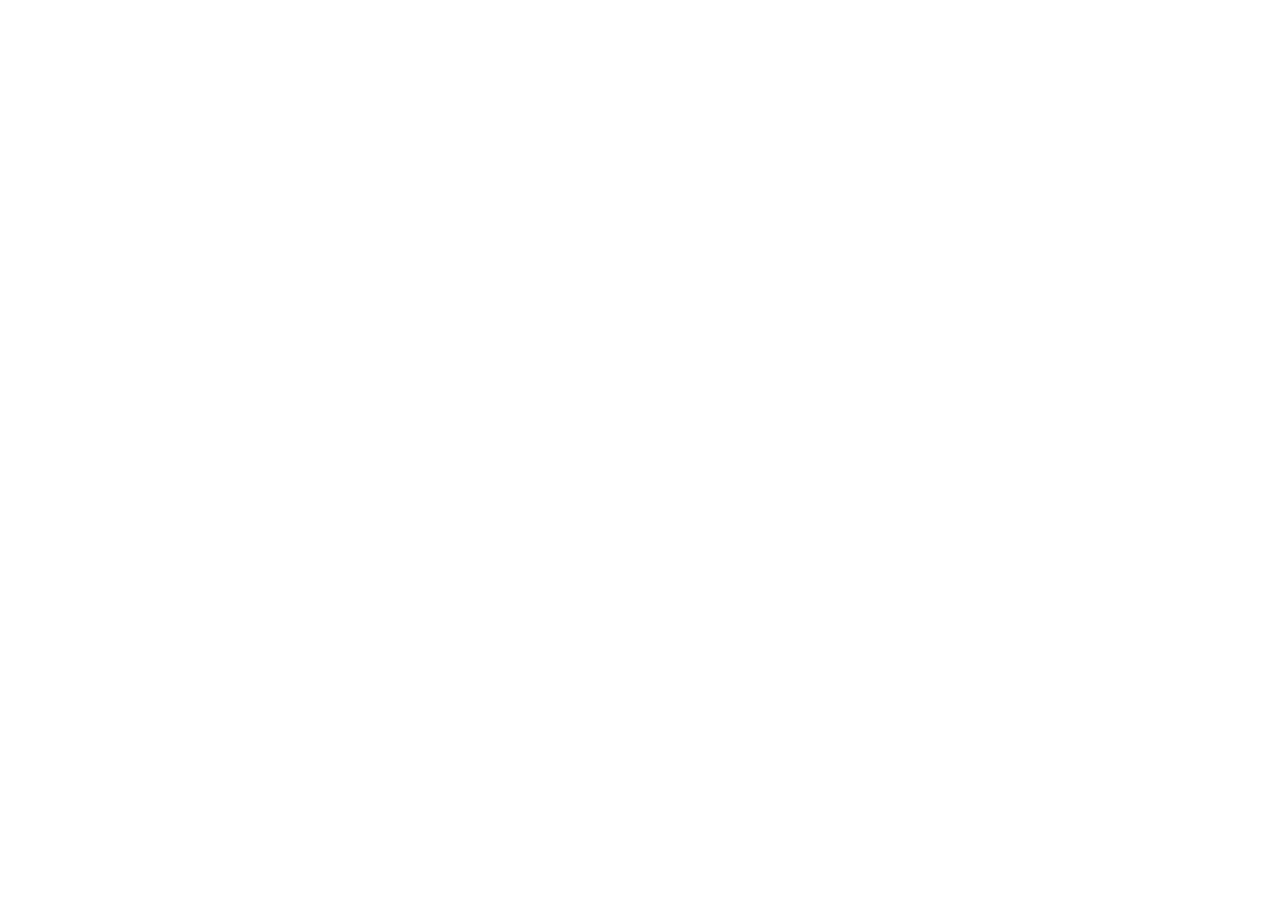
==== contacto.html @ 9d14e8e1 "Milestone 1 — folder structure, reset.css, variables.css, base HTML for all 6 pages" ====
<!DOCTYPE html>
<html lang="es">
<head>
  <meta charset="UTF-8" />
  <meta name="viewport" content="width=device-width, initial-scale=1.0" />
  <title>Contacto — KUBE</title>

  <link rel="preconnect" href="https://fonts.googleapis.com" />
  <link rel="preconnect" href="https://fonts.gstatic.com" crossorigin />
  <link href="https://fonts.googleapis.com/css2?family=PT+Serif:wght@400;700&family=Nunito+Sans:wght@400;600;700&display=swap" rel="stylesheet" />

  <link rel="stylesheet" href="css/reset.css" />
  <link rel="stylesheet" href="css/variables.css" />
  <link rel="stylesheet" href="css/layout.css" />
  <link rel="stylesheet" href="css/components.css" />
</head>
<body>

  <header class="site-header">
  </header>

  <main>
  </main>

  <footer class="site-footer">
  </footer>

  <div class="cart-drawer" id="cartDrawer"></div>
  <div class="cart-overlay" id="cartOverlay"></div>

  <script src="js/data/products.js"></script>
  <script src="js/cart.js"></script>
  <script src="js/nav.js"></script>
</body>
</html>
---- css/variables.css ----
/* variables.css — all design tokens for the KUBE site.
   A "token" is just a named value — like giving a nickname to a color.
   Instead of typing #142249 every time, we write var(--color-navy).
   Change a value here and it updates everywhere on the site automatically. */

:root {
  /* --- COLORS --- */
  --color-navy:    #142249; /* main brand color — used in header, headings, buttons */
  --color-orange:  #ee7c49; /* accent color — used in CTAs, hover states, badges */
  --color-white:   #ffffff;
  --color-gray:    #f5f5f5; /* very light gray — used for subtle backgrounds */
  --color-gray-mid: #e0e0e0; /* medium gray — used for borders and dividers */
  --color-text:    #333333; /* dark gray — used for body text (easier on eyes than pure black) */
  --color-text-light: #777777; /* lighter gray — used for secondary text like prices, labels */

  /* --- SPACING (8px grid) ---
     Every spacing value is a multiple of 8px.
     This creates visual rhythm — everything lines up cleanly. */
  --space-xs:  8px;
  --space-sm:  16px;
  --space-md:  24px;
  --space-lg:  32px;
  --space-xl:  48px;
  --space-2xl: 64px;

  /* --- TYPOGRAPHY --- */
  --font-heading: 'PT Serif', serif;       /* used for titles and section headers */
  --font-body:    'Nunito Sans', sans-serif; /* used for all other text */

  /* --- BORDERS & SHADOWS --- */
  --radius: 4px; /* how rounded the corners of cards and buttons are */
  --shadow-sm: 0 1px 4px rgba(0, 0, 0, 0.08);  /* subtle shadow for cards */
  --shadow-md: 0 4px 16px rgba(0, 0, 0, 0.12); /* stronger shadow for dropdowns/modals */

  /* --- LAYOUT --- */
  --max-width: 1200px; /* the maximum width of content — wider screens get side margins */
  --header-height: 70px; /* used to offset content below the fixed header */

  /* --- TRANSITIONS --- */
  --transition: 0.2s ease; /* standard speed for hover effects */
}
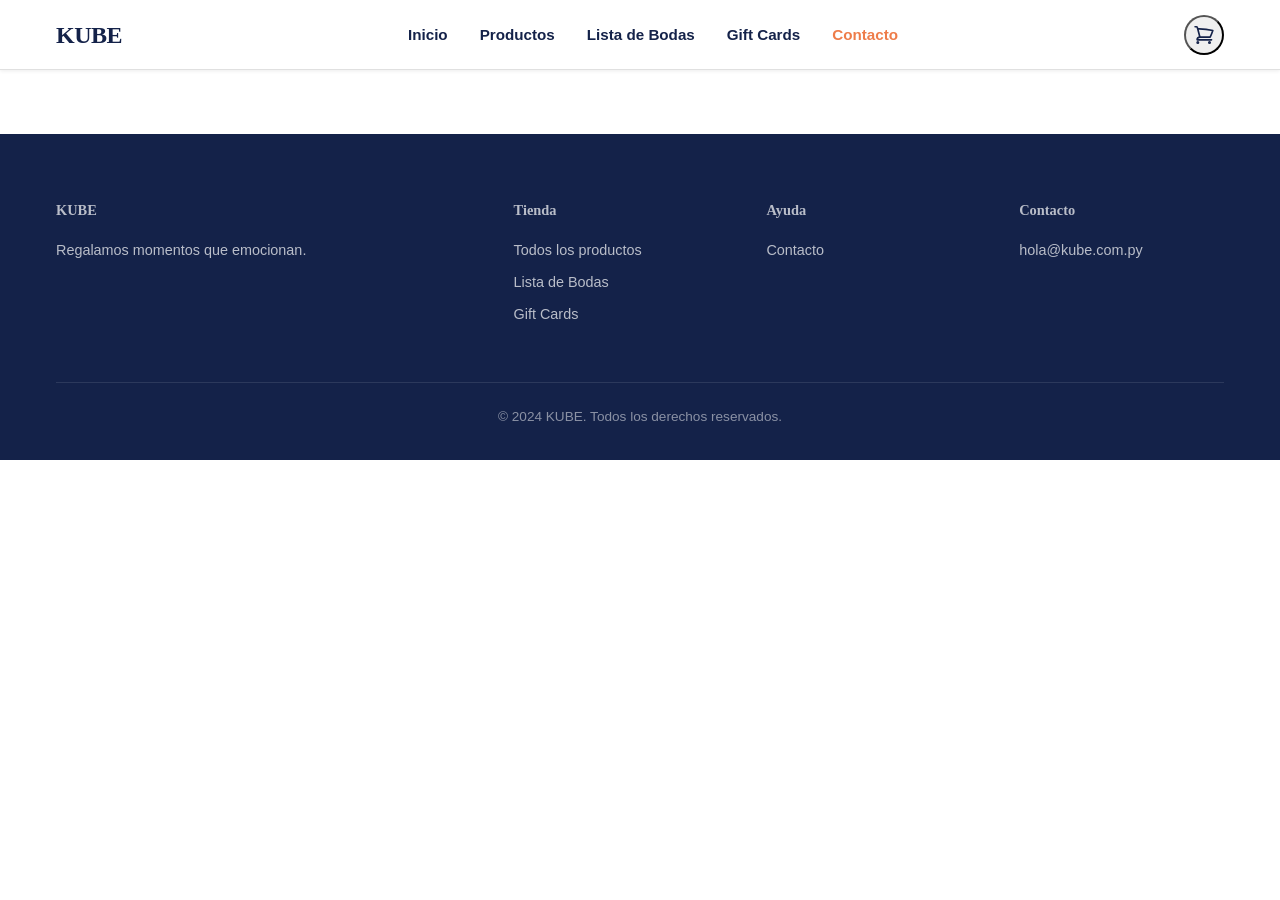
==== commit 73bfdcc3: "Milestone 2 — layout.css, nav.js, header + footer on all 6 pages" ====
--- a/contacto.html
+++ b/contacto.html
@@ -17,16 +17,82 @@
 <body>
 
   <header class="site-header">
+    <div class="container">
+      <a href="index.html" class="site-logo" aria-label="KUBE - Inicio">
+        <span class="site-logo__text">KUBE</span>
+      </a>
+      <nav class="site-nav" aria-label="Navegación principal">
+        <ul class="site-nav__list">
+          <li><a href="index.html" class="site-nav__link">Inicio</a></li>
+          <li><a href="productos.html" class="site-nav__link">Productos</a></li>
+          <li><a href="lista-de-bodas.html" class="site-nav__link">Lista de Bodas</a></li>
+          <li><a href="gift-cards.html" class="site-nav__link">Gift Cards</a></li>
+          <li><a href="contacto.html" class="site-nav__link">Contacto</a></li>
+        </ul>
+      </nav>
+      <div class="header-icons">
+        <button class="header-icon" id="cartToggle" aria-label="Abrir carrito">
+          <svg xmlns="http://www.w3.org/2000/svg" fill="none" viewBox="0 0 24 24" stroke="currentColor" stroke-width="1.8"><path stroke-linecap="round" stroke-linejoin="round" d="M2.25 3h1.386c.51 0 .955.343 1.087.835l.383 1.437M7.5 14.25a3 3 0 00-3 3h15.75m-12.75-3h11.218c1.121-2.3 2.1-4.684 2.924-7.138a60.114 60.114 0 00-16.536-1.84M7.5 14.25L5.106 5.272M6 20.25a.75.75 0 11-1.5 0 .75.75 0 011.5 0zm12.75 0a.75.75 0 11-1.5 0 .75.75 0 011.5 0z" /></svg>
+          <span class="cart-badge" id="cartBadge">0</span>
+        </button>
+        <button class="nav-toggle" id="navToggle" aria-label="Abrir menú" aria-expanded="false" aria-controls="mobileNav">
+          <span class="nav-toggle__bar"></span>
+          <span class="nav-toggle__bar"></span>
+          <span class="nav-toggle__bar"></span>
+        </button>
+      </div>
+    </div>
   </header>
+  <nav class="mobile-nav" id="mobileNav" aria-label="Menú móvil">
+    <ul class="mobile-nav__list">
+      <li><a href="index.html" class="mobile-nav__link">Inicio</a></li>
+      <li><a href="productos.html" class="mobile-nav__link">Productos</a></li>
+      <li><a href="lista-de-bodas.html" class="mobile-nav__link">Lista de Bodas</a></li>
+      <li><a href="gift-cards.html" class="mobile-nav__link">Gift Cards</a></li>
+      <li><a href="contacto.html" class="mobile-nav__link">Contacto</a></li>
+    </ul>
+  </nav>
 
   <main>
   </main>
 
   <footer class="site-footer">
+    <div class="container">
+      <div class="footer-grid">
+        <div class="footer-col">
+          <p class="footer-col__title">KUBE</p>
+          <p>Regalamos momentos que emocionan.</p>
+        </div>
+        <div class="footer-col">
+          <p class="footer-col__title">Tienda</p>
+          <ul class="footer-col__list">
+            <li><a href="productos.html">Todos los productos</a></li>
+            <li><a href="lista-de-bodas.html">Lista de Bodas</a></li>
+            <li><a href="gift-cards.html">Gift Cards</a></li>
+          </ul>
+        </div>
+        <div class="footer-col">
+          <p class="footer-col__title">Ayuda</p>
+          <ul class="footer-col__list">
+            <li><a href="contacto.html">Contacto</a></li>
+          </ul>
+        </div>
+        <div class="footer-col">
+          <p class="footer-col__title">Contacto</p>
+          <ul class="footer-col__list">
+            <li><a href="mailto:hola@kube.com.py">hola@kube.com.py</a></li>
+          </ul>
+        </div>
+      </div>
+      <div class="footer-bottom">
+        <p>&copy; 2024 KUBE. Todos los derechos reservados.</p>
+      </div>
+    </div>
   </footer>
 
   <div class="cart-drawer" id="cartDrawer"></div>
   <div class="cart-overlay" id="cartOverlay"></div>
+
 
   <script src="js/data/products.js"></script>
   <script src="js/cart.js"></script>
--- a/css/layout.css
+++ b/css/layout.css
@@ -0,0 +1,349 @@
+/* layout.css — controls the structural skeleton of every page:
+   the header, navigation, footer, and the main content wrapper.
+   These styles apply to ALL pages since every page loads this file. */
+
+
+/* =============================================
+   PAGE WRAPPER
+   A centered container that keeps content from
+   stretching too wide on large screens.
+   ============================================= */
+
+.container {
+  width: 100%;
+  max-width: var(--max-width); /* 1200px — defined in variables.css */
+  margin: 0 auto;              /* auto left/right margin = centered */
+  padding: 0 var(--space-sm);  /* 16px breathing room on sides */
+}
+
+
+/* =============================================
+   SITE HEADER
+   Fixed at the top so it stays visible while scrolling.
+   ============================================= */
+
+.site-header {
+  position: fixed;           /* stays at top even when page scrolls */
+  top: 0;
+  left: 0;
+  right: 0;
+  height: var(--header-height); /* 70px — defined in variables.css */
+  background: var(--color-white);
+  border-bottom: 1px solid var(--color-gray-mid);
+  z-index: 100;              /* sits above all other page content */
+  box-shadow: var(--shadow-sm);
+}
+
+.site-header .container {
+  height: 100%;
+  display: flex;             /* puts logo, nav, and icons in a row */
+  align-items: center;       /* vertically centers them */
+  justify-content: space-between; /* logo on left, icons on right */
+}
+
+/* Pushes page content down so it isn't hidden behind the fixed header */
+body {
+  padding-top: var(--header-height);
+  font-family: var(--font-body);
+  color: var(--color-text);
+  background: var(--color-white);
+}
+
+
+/* =============================================
+   LOGO
+   ============================================= */
+
+.site-logo {
+  display: flex;
+  align-items: center;
+  gap: var(--space-xs);
+}
+
+.site-logo img {
+  height: 40px;
+  width: auto;
+}
+
+/* Text fallback if logo image isn't available yet */
+.site-logo__text {
+  font-family: var(--font-heading);
+  font-size: 1.5rem;
+  font-weight: 700;
+  color: var(--color-navy);
+  letter-spacing: -0.5px;
+}
+
+
+/* =============================================
+   MAIN NAVIGATION
+   ============================================= */
+
+.site-nav {
+  display: none; /* hidden on mobile — shown at tablet+ breakpoint below */
+}
+
+.site-nav__list {
+  display: flex;
+  gap: var(--space-lg); /* 32px between nav links */
+}
+
+.site-nav__link {
+  font-family: var(--font-body);
+  font-size: 0.95rem;
+  font-weight: 600;
+  color: var(--color-navy);
+  transition: color var(--transition);
+}
+
+.site-nav__link:hover,
+.site-nav__link.active {
+  color: var(--color-orange);
+}
+
+
+/* =============================================
+   HEADER ICONS (search, wishlist, cart)
+   ============================================= */
+
+.header-icons {
+  display: flex;
+  align-items: center;
+  gap: var(--space-sm); /* 16px between icons */
+}
+
+.header-icon {
+  position: relative; /* needed for the cart badge positioning */
+  display: flex;
+  align-items: center;
+  justify-content: center;
+  width: 40px;
+  height: 40px;
+  color: var(--color-navy);
+  border-radius: 50%;
+  transition: background var(--transition), color var(--transition);
+  cursor: pointer;
+}
+
+.header-icon:hover {
+  background: var(--color-gray);
+  color: var(--color-orange);
+}
+
+.header-icon svg {
+  width: 22px;
+  height: 22px;
+}
+
+/* The red/orange number bubble on the cart icon */
+.cart-badge {
+  display: none; /* hidden when cart is empty */
+  position: absolute;
+  top: 2px;
+  right: 2px;
+  min-width: 18px;
+  height: 18px;
+  padding: 0 4px;
+  background: var(--color-orange);
+  color: var(--color-white);
+  font-size: 0.65rem;
+  font-weight: 700;
+  border-radius: 9px;
+  align-items: center;
+  justify-content: center;
+  line-height: 1;
+}
+
+
+/* =============================================
+   HAMBURGER MENU BUTTON (mobile only)
+   ============================================= */
+
+.nav-toggle {
+  display: flex;          /* visible on mobile */
+  flex-direction: column;
+  justify-content: space-between;
+  width: 24px;
+  height: 18px;
+  cursor: pointer;
+  background: none;
+  border: none;
+  padding: 0;
+}
+
+.nav-toggle__bar {
+  display: block;
+  width: 100%;
+  height: 2px;
+  background: var(--color-navy);
+  border-radius: 2px;
+  transition: transform var(--transition), opacity var(--transition);
+}
+
+/* Animate the 3 bars into an X when menu is open */
+.nav-toggle.is-open .nav-toggle__bar:nth-child(1) {
+  transform: translateY(8px) rotate(45deg);
+}
+.nav-toggle.is-open .nav-toggle__bar:nth-child(2) {
+  opacity: 0;
+}
+.nav-toggle.is-open .nav-toggle__bar:nth-child(3) {
+  transform: translateY(-8px) rotate(-45deg);
+}
+
+
+/* =============================================
+   MOBILE MENU DRAWER
+   Slides down from the header when hamburger is clicked.
+   ============================================= */
+
+.mobile-nav {
+  display: none; /* controlled by JS — js/nav.js adds .is-open */
+  position: fixed;
+  top: var(--header-height);
+  left: 0;
+  right: 0;
+  background: var(--color-white);
+  border-bottom: 1px solid var(--color-gray-mid);
+  box-shadow: var(--shadow-md);
+  z-index: 99;
+  padding: var(--space-md) 0;
+}
+
+.mobile-nav.is-open {
+  display: block;
+}
+
+.mobile-nav__list {
+  display: flex;
+  flex-direction: column;
+}
+
+.mobile-nav__link {
+  display: block;
+  padding: var(--space-sm) var(--space-md);
+  font-size: 1rem;
+  font-weight: 600;
+  color: var(--color-navy);
+  border-bottom: 1px solid var(--color-gray);
+  transition: background var(--transition), color var(--transition);
+}
+
+.mobile-nav__link:hover {
+  background: var(--color-gray);
+  color: var(--color-orange);
+}
+
+
+/* =============================================
+   FOOTER
+   ============================================= */
+
+.site-footer {
+  background: var(--color-navy);
+  color: var(--color-white);
+  padding: var(--space-2xl) 0 var(--space-lg);
+  margin-top: var(--space-2xl);
+}
+
+.footer-grid {
+  display: grid;
+  grid-template-columns: 1fr;  /* single column on mobile */
+  gap: var(--space-xl);
+  margin-bottom: var(--space-xl);
+}
+
+.footer-col__title {
+  font-family: var(--font-heading);
+  font-size: 1rem;
+  font-weight: 700;
+  margin-bottom: var(--space-sm);
+  color: var(--color-white);
+}
+
+.footer-col__list li {
+  margin-bottom: var(--space-xs);
+}
+
+.footer-col__list a {
+  font-size: 0.9rem;
+  color: rgba(255, 255, 255, 0.7);
+  transition: color var(--transition);
+}
+
+.footer-col__list a:hover {
+  color: var(--color-orange);
+}
+
+.footer-col p {
+  font-size: 0.9rem;
+  color: rgba(255, 255, 255, 0.7);
+  line-height: 1.7;
+}
+
+/* Social media icons row */
+.footer-social {
+  display: flex;
+  gap: var(--space-sm);
+  margin-top: var(--space-sm);
+}
+
+.footer-social__link {
+  display: flex;
+  align-items: center;
+  justify-content: center;
+  width: 36px;
+  height: 36px;
+  border-radius: 50%;
+  background: rgba(255, 255, 255, 0.1);
+  color: var(--color-white);
+  transition: background var(--transition);
+}
+
+.footer-social__link:hover {
+  background: var(--color-orange);
+}
+
+.footer-social__link svg {
+  width: 16px;
+  height: 16px;
+}
+
+/* Bottom bar: copyright */
+.footer-bottom {
+  border-top: 1px solid rgba(255, 255, 255, 0.1);
+  padding-top: var(--space-md);
+  text-align: center;
+  font-size: 0.85rem;
+  color: rgba(255, 255, 255, 0.5);
+}
+
+
+/* =============================================
+   RESPONSIVE — TABLET (768px+)
+   ============================================= */
+
+@media (min-width: 768px) {
+  .site-nav {
+    display: block; /* show desktop nav */
+  }
+
+  .nav-toggle {
+    display: none; /* hide hamburger button */
+  }
+
+  .footer-grid {
+    grid-template-columns: repeat(2, 1fr); /* 2 columns on tablet */
+  }
+}
+
+
+/* =============================================
+   RESPONSIVE — DESKTOP (1024px+)
+   ============================================= */
+
+@media (min-width: 1024px) {
+  .footer-grid {
+    grid-template-columns: 2fr 1fr 1fr 1fr; /* 4 columns: wide brand col + 3 link cols */
+  }
+}
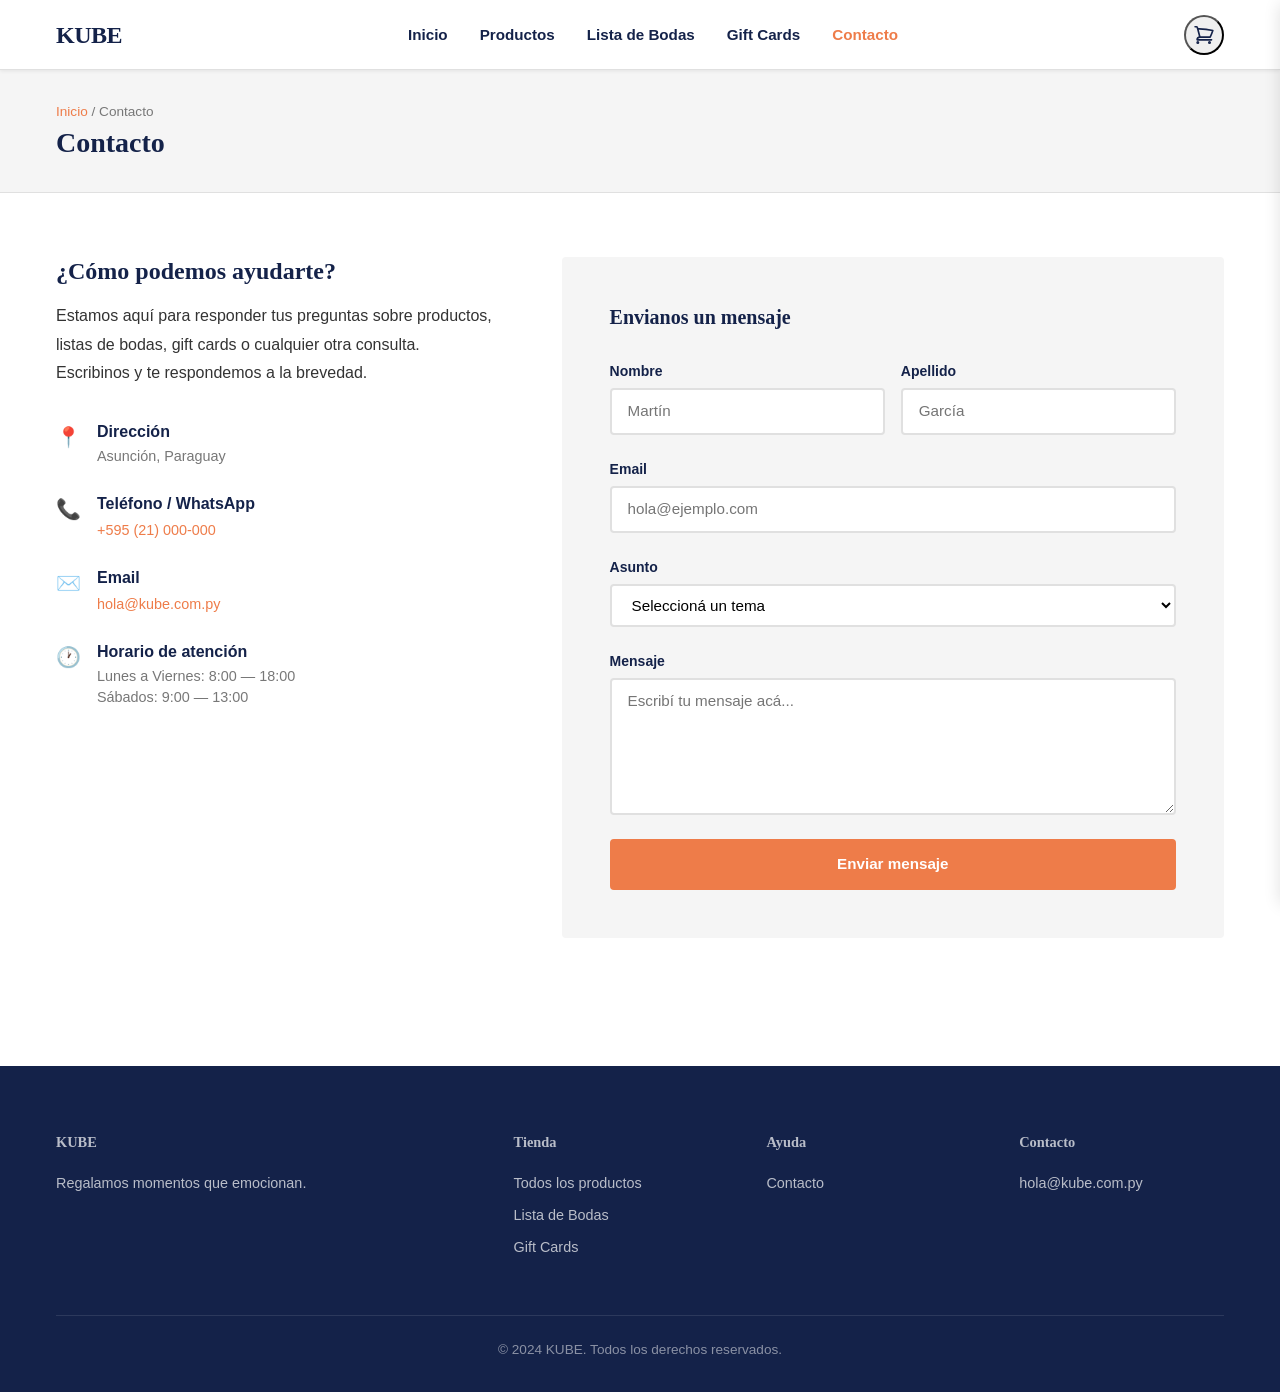
==== commit b407e2d1: "Milestone 7 — wedding registry, gift cards, and contact pages" ====
--- a/contacto.html
+++ b/contacto.html
@@ -13,6 +13,11 @@
   <link rel="stylesheet" href="css/variables.css" />
   <link rel="stylesheet" href="css/layout.css" />
   <link rel="stylesheet" href="css/components.css" />
+  <style>
+    @media (min-width: 768px) {
+      .contact-grid { grid-template-columns: 1fr 1.5fr !important; }
+    }
+  </style>
 </head>
 <body>
 
@@ -54,6 +59,121 @@
   </nav>
 
   <main>
+
+    <!-- PAGE HEADER -->
+    <div style="background: var(--color-gray); border-bottom: 1px solid var(--color-gray-mid); padding: var(--space-lg) 0;">
+      <div class="container">
+        <p style="font-size: 0.85rem; color: var(--color-text-light); margin-bottom: 4px;"><a href="index.html" style="color: var(--color-orange);">Inicio</a> / Contacto</p>
+        <h1 style="font-family: var(--font-heading); font-size: 1.75rem; color: var(--color-navy);">Contacto</h1>
+      </div>
+    </div>
+
+    <!-- CONTACT SECTION -->
+    <section style="padding: var(--space-2xl) 0;">
+      <div class="container">
+        <div style="display: grid; grid-template-columns: 1fr; gap: var(--space-2xl);" class="contact-grid">
+
+          <!-- Contact info -->
+          <div style="display: flex; flex-direction: column; gap: var(--space-lg);">
+            <div>
+              <h2 style="font-family: var(--font-heading); font-size: 1.5rem; color: var(--color-navy); margin-bottom: var(--space-sm);">¿Cómo podemos ayudarte?</h2>
+              <p style="color: var(--color-text); line-height: 1.8;">Estamos aquí para responder tus preguntas sobre productos, listas de bodas, gift cards o cualquier otra consulta. Escribinos y te respondemos a la brevedad.</p>
+            </div>
+
+            <div style="display: flex; flex-direction: column; gap: var(--space-md);">
+
+              <div style="display: flex; align-items: flex-start; gap: var(--space-sm);">
+                <span style="font-size: 1.25rem; margin-top: 2px;">📍</span>
+                <div>
+                  <p style="font-weight: 700; color: var(--color-navy); margin-bottom: 2px;">Dirección</p>
+                  <p style="color: var(--color-text-light); font-size: 0.9rem;">Asunción, Paraguay</p>
+                </div>
+              </div>
+
+              <div style="display: flex; align-items: flex-start; gap: var(--space-sm);">
+                <span style="font-size: 1.25rem; margin-top: 2px;">📞</span>
+                <div>
+                  <p style="font-weight: 700; color: var(--color-navy); margin-bottom: 2px;">Teléfono / WhatsApp</p>
+                  <a href="tel:+595" style="color: var(--color-orange); font-size: 0.9rem;">+595 (21) 000-000</a>
+                </div>
+              </div>
+
+              <div style="display: flex; align-items: flex-start; gap: var(--space-sm);">
+                <span style="font-size: 1.25rem; margin-top: 2px;">✉️</span>
+                <div>
+                  <p style="font-weight: 700; color: var(--color-navy); margin-bottom: 2px;">Email</p>
+                  <a href="mailto:hola@kube.com.py" style="color: var(--color-orange); font-size: 0.9rem;">hola@kube.com.py</a>
+                </div>
+              </div>
+
+              <div style="display: flex; align-items: flex-start; gap: var(--space-sm);">
+                <span style="font-size: 1.25rem; margin-top: 2px;">🕐</span>
+                <div>
+                  <p style="font-weight: 700; color: var(--color-navy); margin-bottom: 2px;">Horario de atención</p>
+                  <p style="color: var(--color-text-light); font-size: 0.9rem;">Lunes a Viernes: 8:00 — 18:00<br>Sábados: 9:00 — 13:00</p>
+                </div>
+              </div>
+
+            </div>
+          </div>
+
+          <!-- Contact form -->
+          <div style="background: var(--color-gray); border-radius: var(--radius); padding: var(--space-xl);">
+            <h3 style="font-family: var(--font-heading); font-size: 1.25rem; color: var(--color-navy); margin-bottom: var(--space-lg);">Envianos un mensaje</h3>
+            <form id="contactForm" style="display: flex; flex-direction: column; gap: var(--space-md);" novalidate>
+
+              <div style="display: grid; grid-template-columns: 1fr 1fr; gap: var(--space-sm);">
+                <div style="display: flex; flex-direction: column; gap: 6px;">
+                  <label for="firstName" style="font-size: 0.875rem; font-weight: 600; color: var(--color-navy);">Nombre</label>
+                  <input type="text" id="firstName" name="firstName" placeholder="Martín" required
+                    style="padding: 10px var(--space-sm); border: 2px solid var(--color-gray-mid); border-radius: var(--radius); font-family: var(--font-body); font-size: 0.95rem; outline: none; transition: border-color 0.2s; background: white;" />
+                </div>
+                <div style="display: flex; flex-direction: column; gap: 6px;">
+                  <label for="lastName" style="font-size: 0.875rem; font-weight: 600; color: var(--color-navy);">Apellido</label>
+                  <input type="text" id="lastName" name="lastName" placeholder="García"
+                    style="padding: 10px var(--space-sm); border: 2px solid var(--color-gray-mid); border-radius: var(--radius); font-family: var(--font-body); font-size: 0.95rem; outline: none; transition: border-color 0.2s; background: white;" />
+                </div>
+              </div>
+
+              <div style="display: flex; flex-direction: column; gap: 6px;">
+                <label for="email" style="font-size: 0.875rem; font-weight: 600; color: var(--color-navy);">Email</label>
+                <input type="email" id="email" name="email" placeholder="hola@ejemplo.com" required
+                  style="padding: 10px var(--space-sm); border: 2px solid var(--color-gray-mid); border-radius: var(--radius); font-family: var(--font-body); font-size: 0.95rem; outline: none; transition: border-color 0.2s; background: white;" />
+              </div>
+
+              <div style="display: flex; flex-direction: column; gap: 6px;">
+                <label for="subject" style="font-size: 0.875rem; font-weight: 600; color: var(--color-navy);">Asunto</label>
+                <select id="subject" name="subject"
+                  style="padding: 10px var(--space-sm); border: 2px solid var(--color-gray-mid); border-radius: var(--radius); font-family: var(--font-body); font-size: 0.95rem; outline: none; background: white; cursor: pointer;">
+                  <option value="">Seleccioná un tema</option>
+                  <option value="productos">Consulta sobre productos</option>
+                  <option value="bodas">Lista de Bodas</option>
+                  <option value="gift-cards">Gift Cards</option>
+                  <option value="pedido">Seguimiento de pedido</option>
+                  <option value="otro">Otro</option>
+                </select>
+              </div>
+
+              <div style="display: flex; flex-direction: column; gap: 6px;">
+                <label for="message" style="font-size: 0.875rem; font-weight: 600; color: var(--color-navy);">Mensaje</label>
+                <textarea id="message" name="message" rows="5" placeholder="Escribí tu mensaje acá..." required
+                  style="padding: 10px var(--space-sm); border: 2px solid var(--color-gray-mid); border-radius: var(--radius); font-family: var(--font-body); font-size: 0.95rem; outline: none; resize: vertical; transition: border-color 0.2s; background: white;"></textarea>
+              </div>
+
+              <button type="submit" class="btn btn--primary btn--full">Enviar mensaje</button>
+
+              <!-- Success message (hidden until form is submitted) -->
+              <div id="formSuccess" style="display: none; background: #f0fff4; border: 1px solid #38a169; color: #276749; padding: var(--space-sm) var(--space-md); border-radius: var(--radius); font-size: 0.9rem;">
+                ✅ ¡Mensaje enviado! Te respondemos a la brevedad.
+              </div>
+
+            </form>
+          </div>
+
+        </div>
+      </div>
+    </section>
+
   </main>
 
   <footer class="site-footer">
@@ -97,5 +217,21 @@
   <script src="js/data/products.js"></script>
   <script src="js/cart.js"></script>
   <script src="js/nav.js"></script>
+  <script>
+    // Contact form — shows success message on submit (no real backend)
+    document.getElementById('contactForm').addEventListener('submit', function(e) {
+      e.preventDefault(); // stops the browser from reloading the page
+      document.getElementById('formSuccess').style.display = 'block';
+      this.reset(); // clears the form fields
+      // Scroll success message into view
+      document.getElementById('formSuccess').scrollIntoView({ behavior: 'smooth', block: 'nearest' });
+    });
+
+    // Highlight input borders on focus
+    document.querySelectorAll('input, textarea, select').forEach(el => {
+      el.addEventListener('focus', () => el.style.borderColor = 'var(--color-orange)');
+      el.addEventListener('blur', () => el.style.borderColor = 'var(--color-gray-mid)');
+    });
+  </script>
 </body>
 </html>
--- a/css/components.css
+++ b/css/components.css
@@ -0,0 +1,353 @@
+/* components.css — reusable UI pieces used across multiple pages.
+   Think of these as building blocks: a product card looks the same
+   whether it's on the homepage or the listing page.
+   We define it once here and reuse it everywhere. */
+
+
+/* =============================================
+   BUTTONS
+   ============================================= */
+
+.btn {
+  display: inline-flex;
+  align-items: center;
+  justify-content: center;
+  gap: var(--space-xs);
+  padding: 12px var(--space-md);
+  font-family: var(--font-body);
+  font-size: 0.95rem;
+  font-weight: 700;
+  border-radius: var(--radius);
+  border: 2px solid transparent;
+  cursor: pointer;
+  transition: background var(--transition), color var(--transition), border-color var(--transition), transform var(--transition);
+  text-decoration: none;
+  white-space: nowrap;
+}
+
+.btn:active {
+  transform: scale(0.98); /* tiny press-down effect when clicked */
+}
+
+/* Primary: orange fill — main call-to-action */
+.btn--primary {
+  background: var(--color-orange);
+  color: var(--color-white);
+  border-color: var(--color-orange);
+}
+
+.btn--primary:hover {
+  background: #d96a38; /* slightly darker orange */
+  border-color: #d96a38;
+}
+
+/* Secondary: navy outline */
+.btn--secondary {
+  background: transparent;
+  color: var(--color-navy);
+  border-color: var(--color-navy);
+}
+
+.btn--secondary:hover {
+  background: var(--color-navy);
+  color: var(--color-white);
+}
+
+/* Ghost: white outline — used on dark backgrounds */
+.btn--ghost {
+  background: transparent;
+  color: var(--color-white);
+  border-color: var(--color-white);
+}
+
+.btn--ghost:hover {
+  background: var(--color-white);
+  color: var(--color-navy);
+}
+
+.btn--full {
+  width: 100%; /* stretches button to fill its container */
+}
+
+
+/* =============================================
+   SECTION TITLE
+   Reusable centered heading for each section.
+   ============================================= */
+
+.section-title {
+  font-family: var(--font-heading);
+  font-size: 1.75rem;
+  color: var(--color-navy);
+  text-align: center;
+  margin-bottom: var(--space-xs);
+}
+
+.section-subtitle {
+  font-size: 1rem;
+  color: var(--color-text-light);
+  text-align: center;
+  margin-bottom: var(--space-xl);
+}
+
+
+/* =============================================
+   PRODUCT CARD
+   Used on homepage (featured products) and listing page.
+   ============================================= */
+
+.product-card {
+  display: flex;
+  flex-direction: column;
+  background: var(--color-white);
+  border-radius: var(--radius);
+  border: 1px solid var(--color-gray-mid);
+  overflow: hidden; /* clips the image to the card's rounded corners */
+  text-decoration: none;
+  color: var(--color-text);
+  transition: box-shadow var(--transition), transform var(--transition);
+  position: relative; /* needed to position the badge */
+}
+
+.product-card:hover {
+  box-shadow: var(--shadow-md);
+  transform: translateY(-2px); /* card lifts slightly on hover */
+}
+
+.product-card__image {
+  width: 100%;
+  aspect-ratio: 1 / 1; /* always a perfect square */
+  object-fit: cover;   /* fills the square without distorting the image */
+  background: var(--color-gray); /* shown while image loads */
+}
+
+/* Placeholder shown when no image is available */
+.product-card__image-placeholder {
+  width: 100%;
+  aspect-ratio: 1 / 1;
+  background: var(--color-gray);
+  display: flex;
+  align-items: center;
+  justify-content: center;
+  color: var(--color-text-light);
+  font-size: 2rem;
+}
+
+.product-card__info {
+  padding: var(--space-sm);
+  display: flex;
+  flex-direction: column;
+  flex: 1; /* takes up remaining height so all cards in a row are the same height */
+}
+
+.product-card__name {
+  font-family: var(--font-heading);
+  font-size: 0.95rem;
+  color: var(--color-navy);
+  margin-bottom: var(--space-xs);
+  line-height: 1.3;
+}
+
+.product-card__price {
+  font-size: 1rem;
+  font-weight: 700;
+  color: var(--color-orange);
+  margin-top: auto; /* pushes price to the bottom of the card */
+}
+
+/* Badge: small label in the top-left corner of the card */
+.product-card__badge {
+  position: absolute;
+  top: var(--space-xs);
+  left: var(--space-xs);
+  background: var(--color-orange);
+  color: var(--color-white);
+  font-size: 0.7rem;
+  font-weight: 700;
+  padding: 3px 8px;
+  border-radius: var(--radius);
+  text-transform: uppercase;
+  letter-spacing: 0.5px;
+}
+
+.product-card__badge--new {
+  background: var(--color-navy);
+}
+
+
+/* =============================================
+   PRODUCT GRID
+   Responsive grid that holds product cards.
+   ============================================= */
+
+.product-grid {
+  display: grid;
+  grid-template-columns: repeat(2, 1fr); /* 2 columns on mobile */
+  gap: var(--space-sm);
+}
+
+@media (min-width: 768px) {
+  .product-grid {
+    grid-template-columns: repeat(3, 1fr); /* 3 columns on tablet */
+    gap: var(--space-md);
+  }
+}
+
+@media (min-width: 1024px) {
+  .product-grid {
+    grid-template-columns: repeat(4, 1fr); /* 4 columns on desktop */
+  }
+}
+
+
+/* =============================================
+   CART DRAWER
+   Slides in from the right edge of the screen.
+   ============================================= */
+
+.cart-drawer {
+  position: fixed;
+  top: 0;
+  right: 0;
+  width: 100%;
+  max-width: 400px;
+  height: 100vh;
+  background: var(--color-white);
+  box-shadow: var(--shadow-md);
+  z-index: 200;
+  display: flex;
+  flex-direction: column;
+  transform: translateX(100%); /* hidden off-screen to the right */
+  transition: transform 0.3s ease;
+}
+
+/* When JS adds .is-open, the drawer slides into view */
+.cart-drawer.is-open {
+  transform: translateX(0);
+}
+
+.cart-drawer__header {
+  display: flex;
+  align-items: center;
+  justify-content: space-between;
+  padding: var(--space-md);
+  border-bottom: 1px solid var(--color-gray-mid);
+}
+
+.cart-drawer__title {
+  font-family: var(--font-heading);
+  font-size: 1.1rem;
+  color: var(--color-navy);
+}
+
+.cart-drawer__close {
+  background: none;
+  border: none;
+  cursor: pointer;
+  color: var(--color-text-light);
+  padding: 4px;
+  border-radius: var(--radius);
+  transition: color var(--transition);
+}
+
+.cart-drawer__close:hover {
+  color: var(--color-navy);
+}
+
+.cart-drawer__close svg {
+  width: 20px;
+  height: 20px;
+}
+
+.cart-drawer__items {
+  flex: 1;
+  overflow-y: auto; /* scroll if there are many items */
+  padding: var(--space-md);
+}
+
+.cart-drawer__empty {
+  text-align: center;
+  color: var(--color-text-light);
+  padding: var(--space-2xl) var(--space-md);
+}
+
+.cart-drawer__footer {
+  padding: var(--space-md);
+  border-top: 1px solid var(--color-gray-mid);
+}
+
+.cart-drawer__total {
+  display: flex;
+  justify-content: space-between;
+  font-weight: 700;
+  font-size: 1rem;
+  color: var(--color-navy);
+  margin-bottom: var(--space-md);
+}
+
+/* Cart item row */
+.cart-item {
+  display: flex;
+  gap: var(--space-sm);
+  padding: var(--space-sm) 0;
+  border-bottom: 1px solid var(--color-gray);
+}
+
+.cart-item__image {
+  width: 60px;
+  height: 60px;
+  object-fit: cover;
+  border-radius: var(--radius);
+  background: var(--color-gray);
+  flex-shrink: 0;
+}
+
+.cart-item__info {
+  flex: 1;
+}
+
+.cart-item__name {
+  font-size: 0.85rem;
+  color: var(--color-navy);
+  font-weight: 600;
+  margin-bottom: 4px;
+}
+
+.cart-item__price {
+  font-size: 0.9rem;
+  color: var(--color-orange);
+  font-weight: 700;
+}
+
+.cart-item__qty {
+  font-size: 0.8rem;
+  color: var(--color-text-light);
+}
+
+.cart-item__remove {
+  background: none;
+  border: none;
+  cursor: pointer;
+  color: var(--color-text-light);
+  font-size: 1.2rem;
+  padding: 0 4px;
+  align-self: flex-start;
+  transition: color var(--transition);
+}
+
+.cart-item__remove:hover {
+  color: #e53e3e; /* red on hover */
+}
+
+/* Dark overlay behind the cart drawer */
+.cart-overlay {
+  display: none;
+  position: fixed;
+  inset: 0; /* covers the entire screen */
+  background: rgba(0, 0, 0, 0.4);
+  z-index: 199;
+}
+
+.cart-overlay.is-open {
+  display: block;
+}
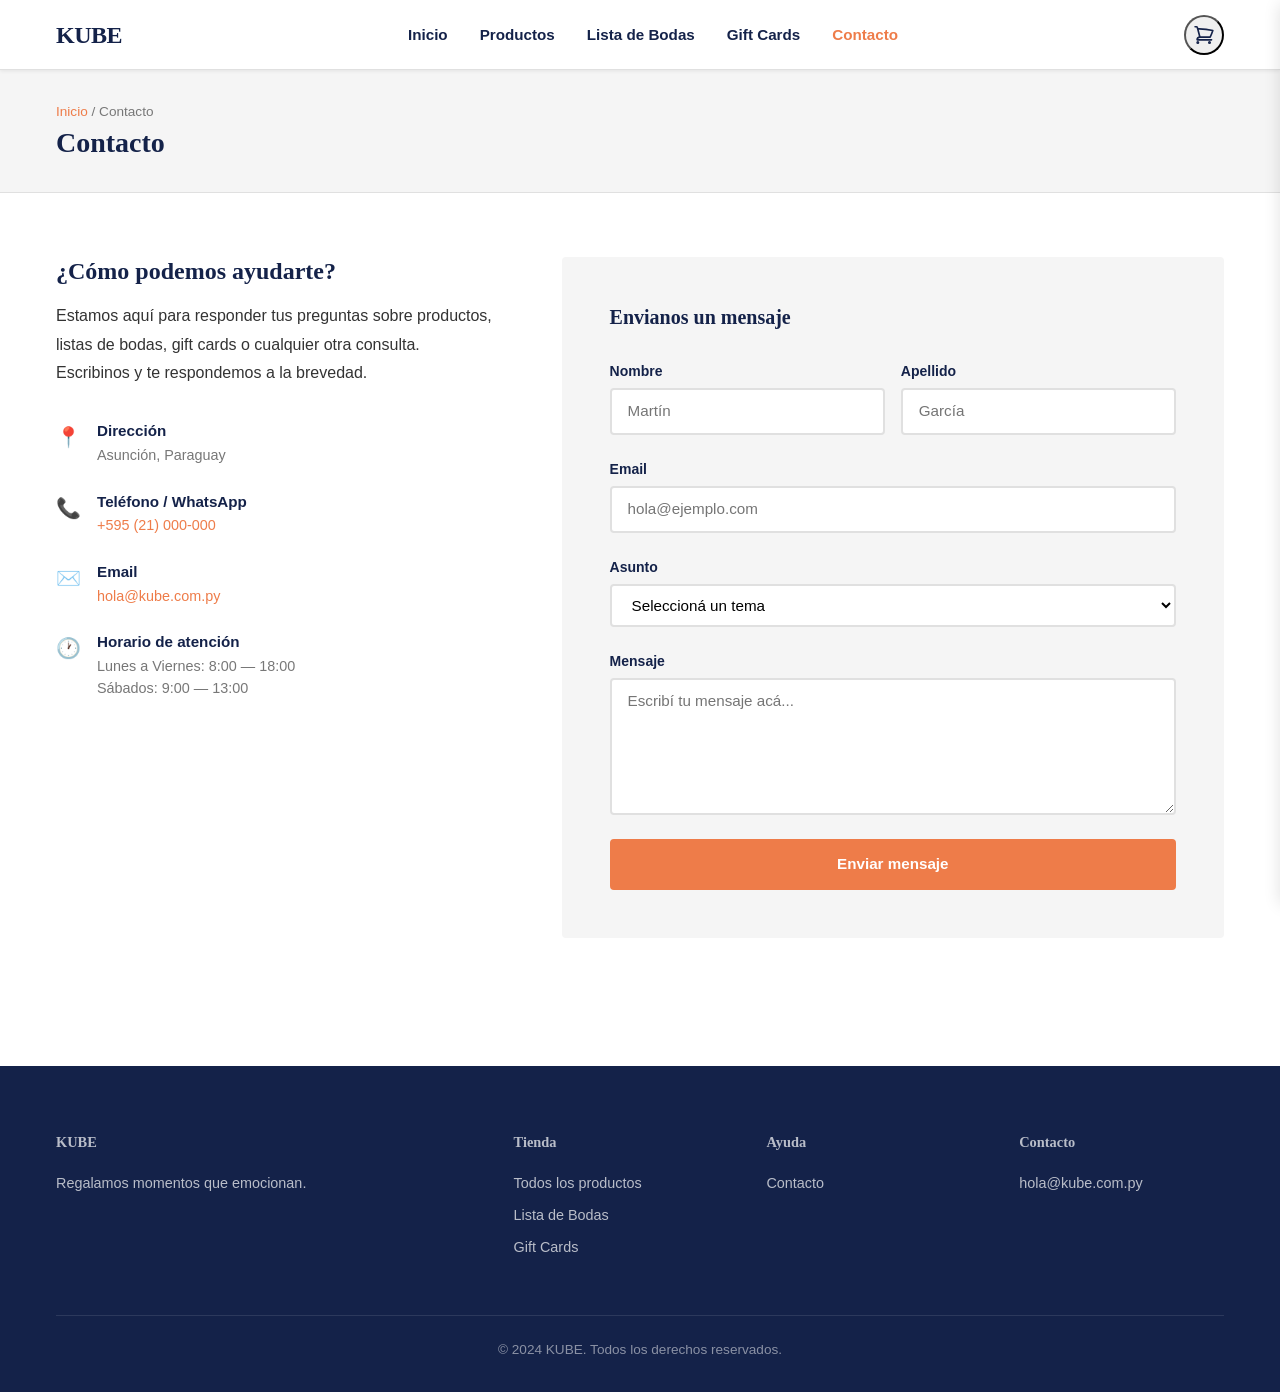
==== commit 8aa6814c: "Milestone 8 — polish: zero inline styles, proper CSS files for all pages, page-header component" ====
--- a/contacto.html
+++ b/contacto.html
@@ -13,11 +13,7 @@
   <link rel="stylesheet" href="css/variables.css" />
   <link rel="stylesheet" href="css/layout.css" />
   <link rel="stylesheet" href="css/components.css" />
-  <style>
-    @media (min-width: 768px) {
-      .contact-grid { grid-template-columns: 1fr 1.5fr !important; }
-    }
-  </style>
+  <link rel="stylesheet" href="css/pages/contacto.css" />
 </head>
 <body>
 
@@ -48,6 +44,7 @@
       </div>
     </div>
   </header>
+
   <nav class="mobile-nav" id="mobileNav" aria-label="Menú móvil">
     <ul class="mobile-nav__list">
       <li><a href="index.html" class="mobile-nav__link">Inicio</a></li>
@@ -61,90 +58,80 @@
   <main>
 
     <!-- PAGE HEADER -->
-    <div style="background: var(--color-gray); border-bottom: 1px solid var(--color-gray-mid); padding: var(--space-lg) 0;">
+    <div class="page-header">
       <div class="container">
-        <p style="font-size: 0.85rem; color: var(--color-text-light); margin-bottom: 4px;"><a href="index.html" style="color: var(--color-orange);">Inicio</a> / Contacto</p>
-        <h1 style="font-family: var(--font-heading); font-size: 1.75rem; color: var(--color-navy);">Contacto</h1>
+        <p class="page-header__breadcrumb"><a href="index.html">Inicio</a> / Contacto</p>
+        <h1 class="page-header__title">Contacto</h1>
       </div>
     </div>
 
     <!-- CONTACT SECTION -->
-    <section style="padding: var(--space-2xl) 0;">
+    <section class="contact-section">
       <div class="container">
-        <div style="display: grid; grid-template-columns: 1fr; gap: var(--space-2xl);" class="contact-grid">
-
-          <!-- Contact info -->
-          <div style="display: flex; flex-direction: column; gap: var(--space-lg);">
+        <div class="contact-grid">
+
+          <!-- Info column -->
+          <div class="contact-info">
             <div>
-              <h2 style="font-family: var(--font-heading); font-size: 1.5rem; color: var(--color-navy); margin-bottom: var(--space-sm);">¿Cómo podemos ayudarte?</h2>
-              <p style="color: var(--color-text); line-height: 1.8;">Estamos aquí para responder tus preguntas sobre productos, listas de bodas, gift cards o cualquier otra consulta. Escribinos y te respondemos a la brevedad.</p>
+              <h2 class="contact-info__title">¿Cómo podemos ayudarte?</h2>
+              <p class="contact-info__intro">Estamos aquí para responder tus preguntas sobre productos, listas de bodas, gift cards o cualquier otra consulta. Escribinos y te respondemos a la brevedad.</p>
             </div>
-
-            <div style="display: flex; flex-direction: column; gap: var(--space-md);">
-
-              <div style="display: flex; align-items: flex-start; gap: var(--space-sm);">
-                <span style="font-size: 1.25rem; margin-top: 2px;">📍</span>
-                <div>
-                  <p style="font-weight: 700; color: var(--color-navy); margin-bottom: 2px;">Dirección</p>
-                  <p style="color: var(--color-text-light); font-size: 0.9rem;">Asunción, Paraguay</p>
-                </div>
-              </div>
-
-              <div style="display: flex; align-items: flex-start; gap: var(--space-sm);">
-                <span style="font-size: 1.25rem; margin-top: 2px;">📞</span>
-                <div>
-                  <p style="font-weight: 700; color: var(--color-navy); margin-bottom: 2px;">Teléfono / WhatsApp</p>
-                  <a href="tel:+595" style="color: var(--color-orange); font-size: 0.9rem;">+595 (21) 000-000</a>
-                </div>
-              </div>
-
-              <div style="display: flex; align-items: flex-start; gap: var(--space-sm);">
-                <span style="font-size: 1.25rem; margin-top: 2px;">✉️</span>
-                <div>
-                  <p style="font-weight: 700; color: var(--color-navy); margin-bottom: 2px;">Email</p>
-                  <a href="mailto:hola@kube.com.py" style="color: var(--color-orange); font-size: 0.9rem;">hola@kube.com.py</a>
-                </div>
-              </div>
-
-              <div style="display: flex; align-items: flex-start; gap: var(--space-sm);">
-                <span style="font-size: 1.25rem; margin-top: 2px;">🕐</span>
-                <div>
-                  <p style="font-weight: 700; color: var(--color-navy); margin-bottom: 2px;">Horario de atención</p>
-                  <p style="color: var(--color-text-light); font-size: 0.9rem;">Lunes a Viernes: 8:00 — 18:00<br>Sábados: 9:00 — 13:00</p>
-                </div>
-              </div>
-
+            <div class="contact-details">
+              <div class="contact-detail">
+                <span class="contact-detail__icon">📍</span>
+                <div>
+                  <p class="contact-detail__label">Dirección</p>
+                  <p class="contact-detail__value">Asunción, Paraguay</p>
+                </div>
+              </div>
+              <div class="contact-detail">
+                <span class="contact-detail__icon">📞</span>
+                <div>
+                  <p class="contact-detail__label">Teléfono / WhatsApp</p>
+                  <p class="contact-detail__value"><a href="tel:+595">+595 (21) 000-000</a></p>
+                </div>
+              </div>
+              <div class="contact-detail">
+                <span class="contact-detail__icon">✉️</span>
+                <div>
+                  <p class="contact-detail__label">Email</p>
+                  <p class="contact-detail__value"><a href="mailto:hola@kube.com.py">hola@kube.com.py</a></p>
+                </div>
+              </div>
+              <div class="contact-detail">
+                <span class="contact-detail__icon">🕐</span>
+                <div>
+                  <p class="contact-detail__label">Horario de atención</p>
+                  <p class="contact-detail__value">Lunes a Viernes: 8:00 — 18:00<br>Sábados: 9:00 — 13:00</p>
+                </div>
+              </div>
             </div>
           </div>
 
-          <!-- Contact form -->
-          <div style="background: var(--color-gray); border-radius: var(--radius); padding: var(--space-xl);">
-            <h3 style="font-family: var(--font-heading); font-size: 1.25rem; color: var(--color-navy); margin-bottom: var(--space-lg);">Envianos un mensaje</h3>
-            <form id="contactForm" style="display: flex; flex-direction: column; gap: var(--space-md);" novalidate>
-
-              <div style="display: grid; grid-template-columns: 1fr 1fr; gap: var(--space-sm);">
-                <div style="display: flex; flex-direction: column; gap: 6px;">
-                  <label for="firstName" style="font-size: 0.875rem; font-weight: 600; color: var(--color-navy);">Nombre</label>
-                  <input type="text" id="firstName" name="firstName" placeholder="Martín" required
-                    style="padding: 10px var(--space-sm); border: 2px solid var(--color-gray-mid); border-radius: var(--radius); font-family: var(--font-body); font-size: 0.95rem; outline: none; transition: border-color 0.2s; background: white;" />
-                </div>
-                <div style="display: flex; flex-direction: column; gap: 6px;">
-                  <label for="lastName" style="font-size: 0.875rem; font-weight: 600; color: var(--color-navy);">Apellido</label>
-                  <input type="text" id="lastName" name="lastName" placeholder="García"
-                    style="padding: 10px var(--space-sm); border: 2px solid var(--color-gray-mid); border-radius: var(--radius); font-family: var(--font-body); font-size: 0.95rem; outline: none; transition: border-color 0.2s; background: white;" />
-                </div>
-              </div>
-
-              <div style="display: flex; flex-direction: column; gap: 6px;">
-                <label for="email" style="font-size: 0.875rem; font-weight: 600; color: var(--color-navy);">Email</label>
-                <input type="email" id="email" name="email" placeholder="hola@ejemplo.com" required
-                  style="padding: 10px var(--space-sm); border: 2px solid var(--color-gray-mid); border-radius: var(--radius); font-family: var(--font-body); font-size: 0.95rem; outline: none; transition: border-color 0.2s; background: white;" />
-              </div>
-
-              <div style="display: flex; flex-direction: column; gap: 6px;">
-                <label for="subject" style="font-size: 0.875rem; font-weight: 600; color: var(--color-navy);">Asunto</label>
-                <select id="subject" name="subject"
-                  style="padding: 10px var(--space-sm); border: 2px solid var(--color-gray-mid); border-radius: var(--radius); font-family: var(--font-body); font-size: 0.95rem; outline: none; background: white; cursor: pointer;">
+          <!-- Form column -->
+          <div class="contact-form-wrap">
+            <h3 class="contact-form-wrap__title">Envianos un mensaje</h3>
+            <form id="contactForm" class="contact-form" novalidate>
+
+              <div class="form-row">
+                <div class="form-field">
+                  <label for="firstName">Nombre</label>
+                  <input type="text" id="firstName" name="firstName" placeholder="Martín" required />
+                </div>
+                <div class="form-field">
+                  <label for="lastName">Apellido</label>
+                  <input type="text" id="lastName" name="lastName" placeholder="García" />
+                </div>
+              </div>
+
+              <div class="form-field">
+                <label for="email">Email</label>
+                <input type="email" id="email" name="email" placeholder="hola@ejemplo.com" required />
+              </div>
+
+              <div class="form-field">
+                <label for="subject">Asunto</label>
+                <select id="subject" name="subject">
                   <option value="">Seleccioná un tema</option>
                   <option value="productos">Consulta sobre productos</option>
                   <option value="bodas">Lista de Bodas</option>
@@ -154,16 +141,14 @@
                 </select>
               </div>
 
-              <div style="display: flex; flex-direction: column; gap: 6px;">
-                <label for="message" style="font-size: 0.875rem; font-weight: 600; color: var(--color-navy);">Mensaje</label>
-                <textarea id="message" name="message" rows="5" placeholder="Escribí tu mensaje acá..." required
-                  style="padding: 10px var(--space-sm); border: 2px solid var(--color-gray-mid); border-radius: var(--radius); font-family: var(--font-body); font-size: 0.95rem; outline: none; resize: vertical; transition: border-color 0.2s; background: white;"></textarea>
+              <div class="form-field">
+                <label for="message">Mensaje</label>
+                <textarea id="message" name="message" rows="5" placeholder="Escribí tu mensaje acá..." required></textarea>
               </div>
 
               <button type="submit" class="btn btn--primary btn--full">Enviar mensaje</button>
 
-              <!-- Success message (hidden until form is submitted) -->
-              <div id="formSuccess" style="display: none; background: #f0fff4; border: 1px solid #38a169; color: #276749; padding: var(--space-sm) var(--space-md); border-radius: var(--radius); font-size: 0.9rem;">
+              <div id="formSuccess" class="form-success">
                 ✅ ¡Mensaje enviado! Te respondemos a la brevedad.
               </div>
 
@@ -213,24 +198,15 @@
   <div class="cart-drawer" id="cartDrawer"></div>
   <div class="cart-overlay" id="cartOverlay"></div>
 
-
   <script src="js/data/products.js"></script>
   <script src="js/cart.js"></script>
   <script src="js/nav.js"></script>
   <script>
-    // Contact form — shows success message on submit (no real backend)
     document.getElementById('contactForm').addEventListener('submit', function(e) {
-      e.preventDefault(); // stops the browser from reloading the page
-      document.getElementById('formSuccess').style.display = 'block';
-      this.reset(); // clears the form fields
-      // Scroll success message into view
+      e.preventDefault();
+      document.getElementById('formSuccess').classList.add('is-visible');
+      this.reset();
       document.getElementById('formSuccess').scrollIntoView({ behavior: 'smooth', block: 'nearest' });
-    });
-
-    // Highlight input borders on focus
-    document.querySelectorAll('input, textarea, select').forEach(el => {
-      el.addEventListener('focus', () => el.style.borderColor = 'var(--color-orange)');
-      el.addEventListener('blur', () => el.style.borderColor = 'var(--color-gray-mid)');
     });
   </script>
 </body>
--- a/css/components.css
+++ b/css/components.css
@@ -2,6 +2,38 @@
    Think of these as building blocks: a product card looks the same
    whether it's on the homepage or the listing page.
    We define it once here and reuse it everywhere. */
+
+
+/* =============================================
+   PAGE HEADER (breadcrumb bar — used on listing,
+   detail, gift cards, and contact pages)
+   ============================================= */
+
+.page-header {
+  background: var(--color-gray);
+  border-bottom: 1px solid var(--color-gray-mid);
+  padding: var(--space-lg) 0;
+}
+
+.page-header__title {
+  font-family: var(--font-heading);
+  font-size: 1.75rem;
+  color: var(--color-navy);
+  margin-top: 4px;
+}
+
+.page-header__breadcrumb {
+  font-size: 0.85rem;
+  color: var(--color-text-light);
+}
+
+.page-header__breadcrumb a {
+  color: var(--color-orange);
+}
+
+.page-header__breadcrumb a:hover {
+  text-decoration: underline;
+}
 
 
 /* =============================================
--- a/css/pages/contacto.css
+++ b/css/pages/contacto.css
@@ -0,0 +1,149 @@
+/* contacto.css — styles for the contact page */
+
+.contact-section {
+  padding: var(--space-2xl) 0;
+}
+
+.contact-grid {
+  display: grid;
+  grid-template-columns: 1fr;
+  gap: var(--space-2xl);
+}
+
+@media (min-width: 768px) {
+  .contact-grid { grid-template-columns: 1fr 1.5fr; }
+}
+
+/* Info column */
+.contact-info {
+  display: flex;
+  flex-direction: column;
+  gap: var(--space-lg);
+}
+
+.contact-info__title {
+  font-family: var(--font-heading);
+  font-size: 1.5rem;
+  color: var(--color-navy);
+  margin-bottom: var(--space-sm);
+}
+
+.contact-info__intro {
+  color: var(--color-text);
+  line-height: 1.8;
+}
+
+.contact-details {
+  display: flex;
+  flex-direction: column;
+  gap: var(--space-md);
+}
+
+.contact-detail {
+  display: flex;
+  align-items: flex-start;
+  gap: var(--space-sm);
+}
+
+.contact-detail__icon {
+  font-size: 1.25rem;
+  margin-top: 2px;
+  flex-shrink: 0;
+}
+
+.contact-detail__label {
+  font-weight: 700;
+  color: var(--color-navy);
+  margin-bottom: 2px;
+  font-size: 0.95rem;
+}
+
+.contact-detail__value {
+  color: var(--color-text-light);
+  font-size: 0.9rem;
+  line-height: 1.5;
+}
+
+.contact-detail__value a {
+  color: var(--color-orange);
+  transition: opacity var(--transition);
+}
+
+.contact-detail__value a:hover {
+  opacity: 0.8;
+}
+
+/* Form column */
+.contact-form-wrap {
+  background: var(--color-gray);
+  border-radius: var(--radius);
+  padding: var(--space-xl);
+}
+
+.contact-form-wrap__title {
+  font-family: var(--font-heading);
+  font-size: 1.25rem;
+  color: var(--color-navy);
+  margin-bottom: var(--space-lg);
+}
+
+.contact-form {
+  display: flex;
+  flex-direction: column;
+  gap: var(--space-md);
+}
+
+.form-row {
+  display: grid;
+  grid-template-columns: 1fr 1fr;
+  gap: var(--space-sm);
+}
+
+.form-field {
+  display: flex;
+  flex-direction: column;
+  gap: 6px;
+}
+
+.form-field label {
+  font-size: 0.875rem;
+  font-weight: 600;
+  color: var(--color-navy);
+}
+
+.form-field input,
+.form-field select,
+.form-field textarea {
+  padding: 10px var(--space-sm);
+  border: 2px solid var(--color-gray-mid);
+  border-radius: var(--radius);
+  font-family: var(--font-body);
+  font-size: 0.95rem;
+  outline: none;
+  background: var(--color-white);
+  transition: border-color var(--transition);
+}
+
+.form-field input:focus,
+.form-field select:focus,
+.form-field textarea:focus {
+  border-color: var(--color-orange);
+}
+
+.form-field textarea {
+  resize: vertical;
+}
+
+.form-success {
+  display: none;
+  background: #f0fff4;
+  border: 1px solid #38a169;
+  color: #276749;
+  padding: var(--space-sm) var(--space-md);
+  border-radius: var(--radius);
+  font-size: 0.9rem;
+}
+
+.form-success.is-visible {
+  display: block;
+}
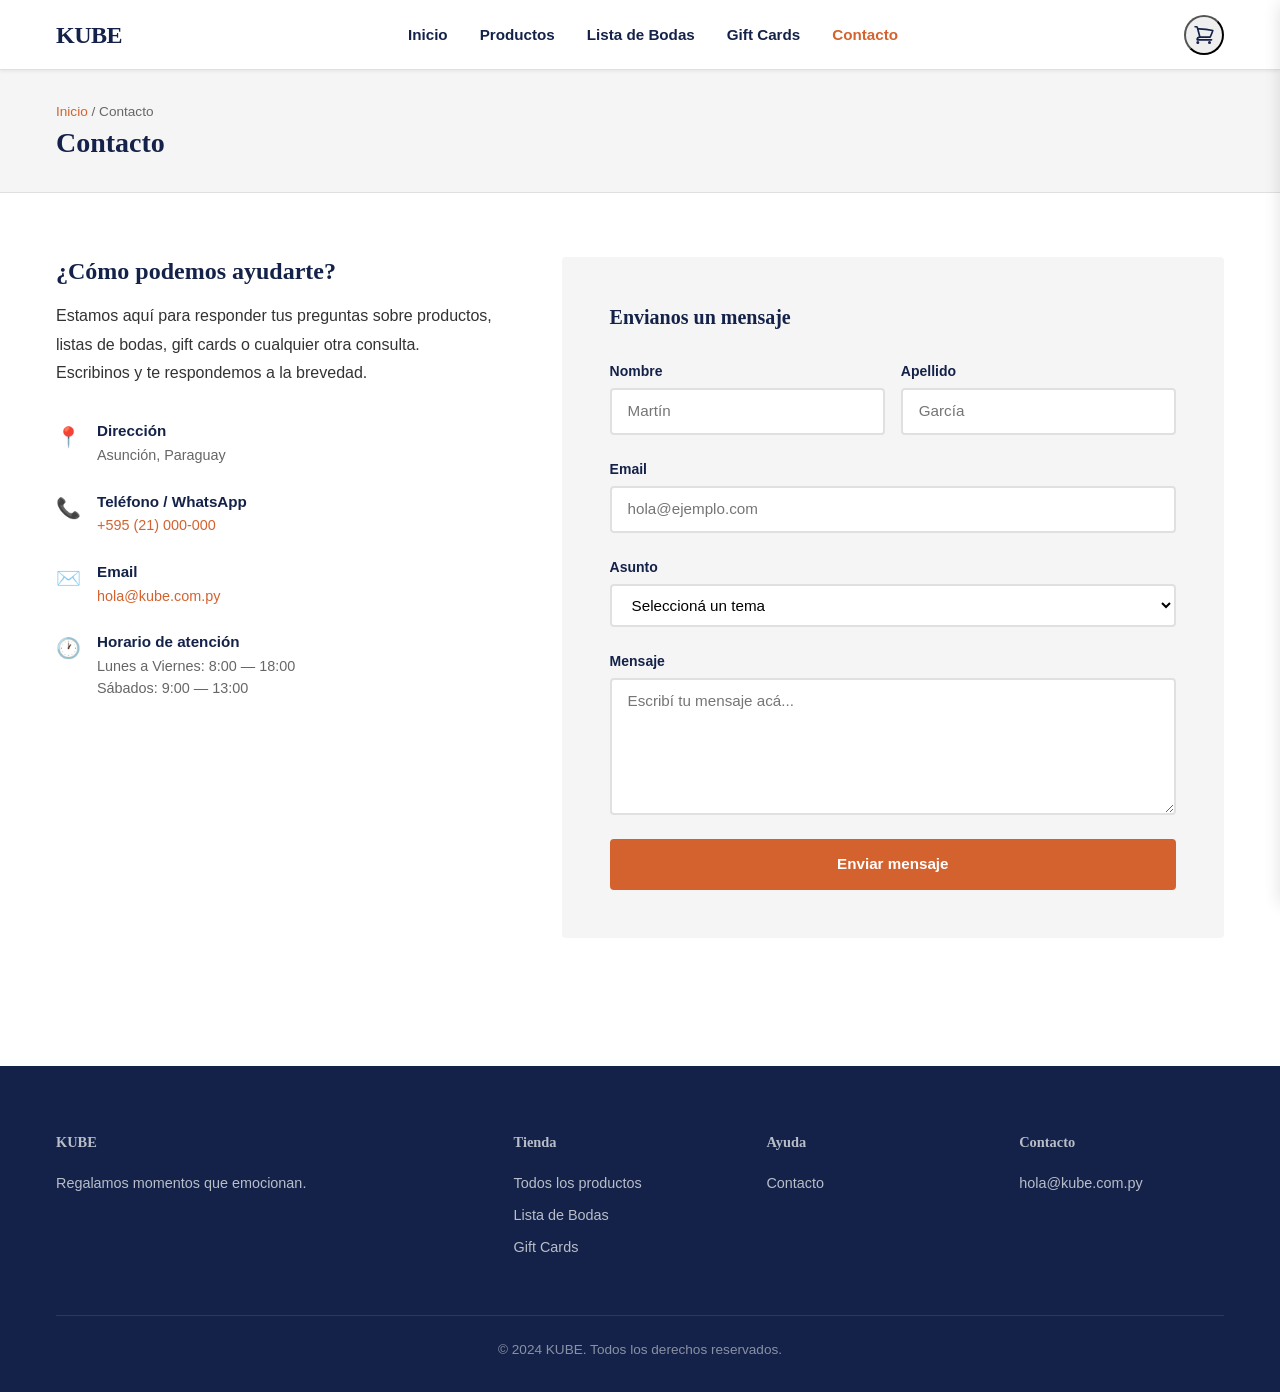
==== commit 8f86976d: "Milestone 8 final — favicon, meta descriptions, contrast fixes, color adjustments" ====
--- a/contacto.html
+++ b/contacto.html
@@ -5,6 +5,8 @@
   <meta name="viewport" content="width=device-width, initial-scale=1.0" />
   <title>Contacto — KUBE</title>
 
+  <link rel="icon" href="assets/favicon.ico" type="image/x-icon" />
+  <meta name="description" content="Contactate con KUBE. Estamos en Asunción, Paraguay. Respondemos consultas sobre productos, bodas y gift cards." />
   <link rel="preconnect" href="https://fonts.googleapis.com" />
   <link rel="preconnect" href="https://fonts.gstatic.com" crossorigin />
   <link href="https://fonts.googleapis.com/css2?family=PT+Serif:wght@400;700&family=Nunito+Sans:wght@400;600;700&display=swap" rel="stylesheet" />
--- a/css/variables.css
+++ b/css/variables.css
@@ -6,12 +6,12 @@
 :root {
   /* --- COLORS --- */
   --color-navy:    #142249; /* main brand color — used in header, headings, buttons */
-  --color-orange:  #ee7c49; /* accent color — used in CTAs, hover states, badges */
+  --color-orange:  #d4622e; /* accent color — used in CTAs, hover states, badges (contrast-compliant) */
   --color-white:   #ffffff;
   --color-gray:    #f5f5f5; /* very light gray — used for subtle backgrounds */
   --color-gray-mid: #e0e0e0; /* medium gray — used for borders and dividers */
   --color-text:    #333333; /* dark gray — used for body text (easier on eyes than pure black) */
-  --color-text-light: #777777; /* lighter gray — used for secondary text like prices, labels */
+  --color-text-light: #666666; /* lighter gray — used for secondary text (darkened for contrast compliance) */
 
   /* --- SPACING (8px grid) ---
      Every spacing value is a multiple of 8px.
